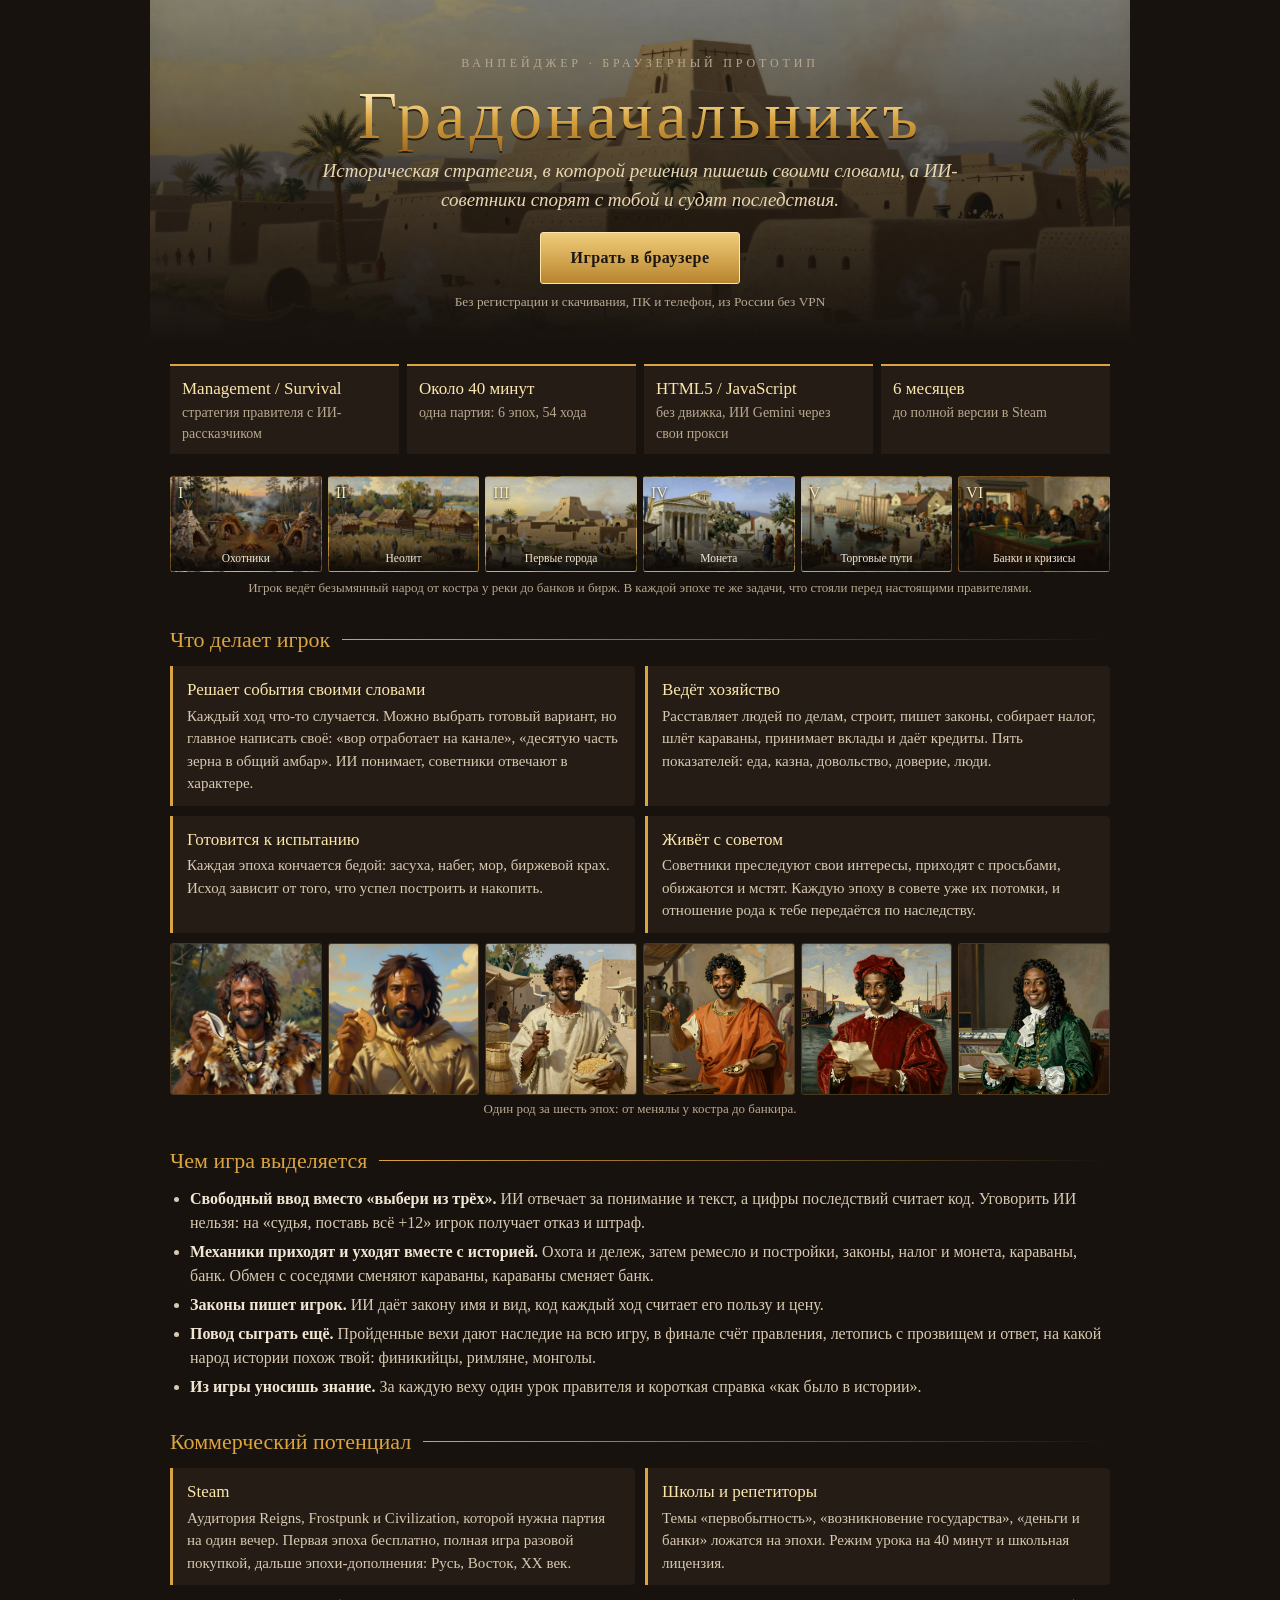
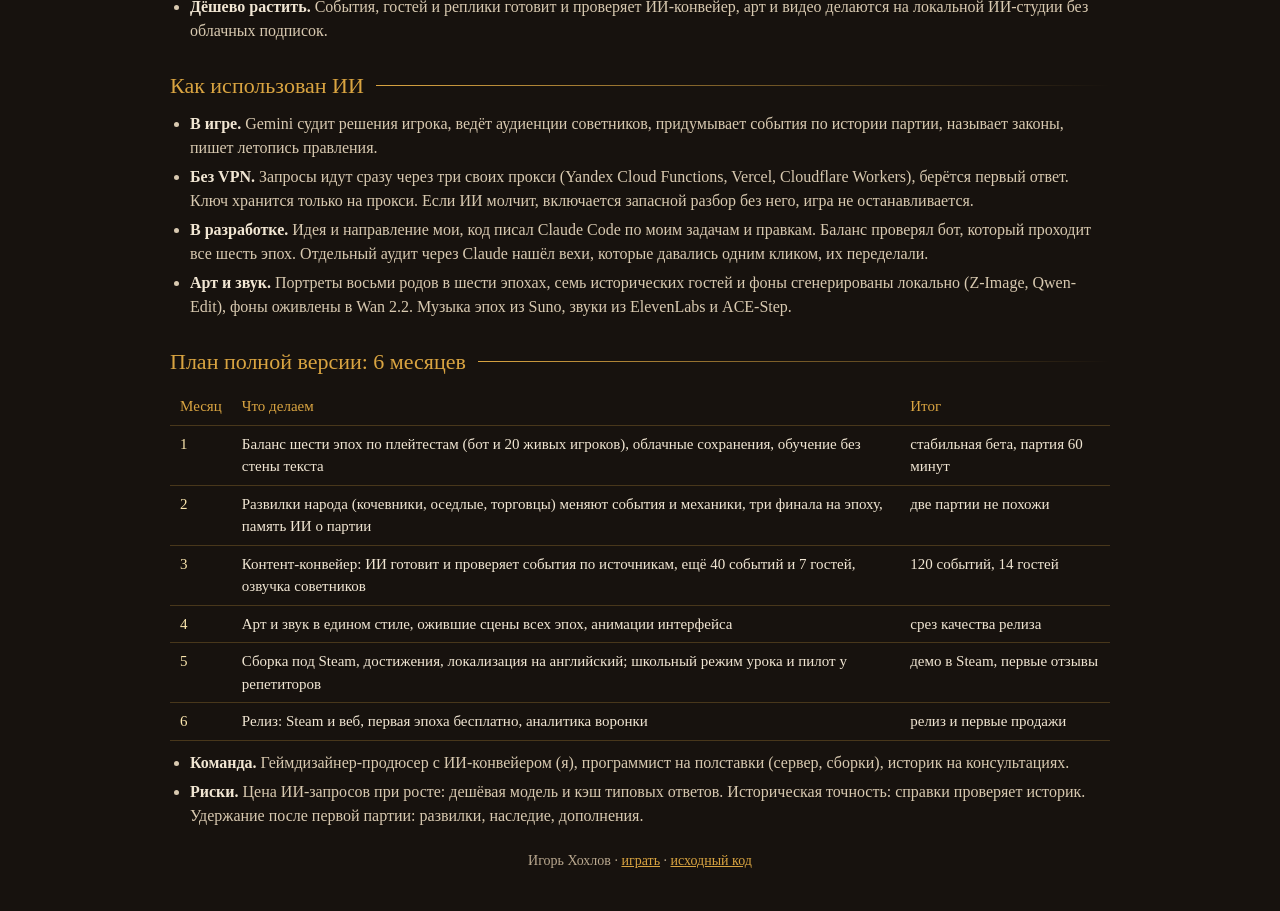
==== onepager.html @ a70de973 "Ванпейджер страницей Co-Authored-By: Claude Fable 5.2 <noreply@anthropic.com>" ====
<!doctype html>
<html lang="ru">
<head>
<meta charset="utf-8">
<meta name="viewport" content="width=device-width,initial-scale=1">
<title>Градоначальникъ: ванпейджер</title>
<style>
:root{--bg:#17120e;--card:#241c15;--ink:#f1e6d3;--muted:#b9a88f;--gold:#d9a441;--line:#d9a44140}
*{box-sizing:border-box}
body{margin:0;background:var(--bg);color:var(--ink);font:16px/1.5 Georgia,"Times New Roman",serif}
.wrap{max-width:980px;margin:0 auto;padding:0 20px 40px}
header{position:relative;margin:0 -20px;padding:54px 20px 30px;text-align:center;background:linear-gradient(#17120e66,#17120e),url(img/bg_sumer.jpg) center 35%/cover}
.kicker{font-size:12px;letter-spacing:.32em;text-transform:uppercase;color:var(--muted)}
h1{font-weight:normal;font-size:clamp(36px,7vw,68px);letter-spacing:.06em;line-height:1.05;margin:8px 0 6px;background:linear-gradient(#fbe6ae 20%,#d9a441 55%,#a06a1e);-webkit-background-clip:text;background-clip:text;color:transparent;filter:drop-shadow(0 2px 0 #0009)}
.sub{font-style:italic;font-size:19px;color:#e8d6b0;max-width:640px;margin:0 auto 18px}
.play{display:inline-block;padding:13px 30px;background:linear-gradient(#f0cd7a,#b9842d);color:#1b1612;font-weight:bold;text-decoration:none;border-radius:3px;border:1px solid #fbe6ae;letter-spacing:.03em}
.play+small{display:block;margin-top:8px;color:var(--muted)}
.facts{display:grid;grid-template-columns:repeat(4,1fr);gap:8px;margin:22px 0}
.facts div{background:var(--card);border-top:2px solid var(--gold);padding:10px 12px;font-size:14px;color:var(--muted)}
.facts b{display:block;color:#fbe6ae;font-size:17px;font-weight:normal}
.eras{display:grid;grid-template-columns:repeat(6,1fr);gap:6px;margin:0 0 6px}
.eras figure{margin:0;height:96px;background-size:cover;background-position:center;border:1px solid var(--line);border-radius:3px;position:relative;overflow:hidden}
.eras figure::after{content:"";position:absolute;inset:0;background:linear-gradient(#0000 25%,#0d0a08f0)}
.eras b{position:absolute;left:7px;top:4px;z-index:1;color:#fbe6ae;font-weight:normal;text-shadow:0 1px 3px #000}
.eras span{position:absolute;left:5px;right:5px;bottom:5px;z-index:1;font-size:11.5px;line-height:1.2;text-align:center}
.cap{font-size:13px;color:var(--muted);text-align:center;margin:0 0 22px}
h2{font-weight:normal;color:var(--gold);font-size:22px;margin:26px 0 10px;display:flex;align-items:center;gap:12px}
h2::after{content:"";flex:1;height:1px;background:linear-gradient(90deg,var(--gold),transparent)}
.cols{display:grid;grid-template-columns:1fr 1fr;gap:10px}
.box{background:var(--card);border-left:3px solid var(--gold);padding:11px 14px;border-radius:0 4px 4px 0}
.box b{color:#fbe6ae;font-weight:normal;font-size:17px;display:block;margin-bottom:2px}
.box p{margin:0;font-size:15px;color:#d8c9b0}
ul{margin:0;padding-left:20px} li{margin:5px 0;color:#d8c9b0} li b{color:var(--ink)}
.house{display:flex;gap:6px;margin:10px 0 4px}
.house img{flex:1;min-width:0;width:16%;aspect-ratio:1;object-fit:cover;border:1px solid var(--line);border-radius:3px}
table{width:100%;border-collapse:collapse;font-size:15px}
td,th{padding:7px 10px;border-bottom:1px solid var(--line);text-align:left;vertical-align:top}
th{color:var(--gold);font-weight:normal} td:first-child{white-space:nowrap;color:#fbe6ae}
footer{margin-top:22px;font-size:14px;color:var(--muted);text-align:center}
footer a,.box a{color:var(--gold)}
@media(max-width:720px){.facts{grid-template-columns:1fr 1fr}.eras{grid-template-columns:repeat(3,1fr)}.cols{grid-template-columns:1fr}td:first-child{white-space:normal}}
@media print{body{background:#fff;color:#000}}
</style>
</head>
<body>
<div class="wrap">
<header>
  <div class="kicker">ванпейджер · браузерный прототип</div>
  <h1>Градоначальникъ</h1>
  <p class="sub">Историческая стратегия, в которой решения пишешь своими словами, а ИИ-советники спорят с тобой и судят последствия.</p>
  <a class="play" href="./">Играть в браузере</a>
  <small>Без регистрации и скачивания, ПК и телефон, из России без VPN</small>
</header>

<div class="facts">
  <div><b>Management / Survival</b>стратегия правителя с ИИ-рассказчиком</div>
  <div><b>Около 40 минут</b>одна партия: 6 эпох, 54 хода</div>
  <div><b>HTML5 / JavaScript</b>без движка, ИИ Gemini через свои прокси</div>
  <div><b>6 месяцев</b>до полной версии в Steam</div>
</div>

<div class="eras">
  <figure style="background-image:url(img/bg_tribe.jpg)"><b>I</b><span>Охотники</span></figure>
  <figure style="background-image:url(img/bg_village.jpg)"><b>II</b><span>Неолит</span></figure>
  <figure style="background-image:url(img/bg_sumer.jpg)"><b>III</b><span>Первые города</span></figure>
  <figure style="background-image:url(img/bg_agora.jpg)"><b>IV</b><span>Монета</span></figure>
  <figure style="background-image:url(img/bg_trade.jpg)"><b>V</b><span>Торговые пути</span></figure>
  <figure style="background-image:url(img/bg_bank.jpg)"><b>VI</b><span>Банки и кризисы</span></figure>
</div>
<p class="cap">Игрок ведёт безымянный народ от костра у реки до банков и бирж. В каждой эпохе те же задачи, что стояли перед настоящими правителями.</p>

<h2>Что делает игрок</h2>
<div class="cols">
  <div class="box"><b>Решает события своими словами</b><p>Каждый ход что-то случается. Можно выбрать готовый вариант, но главное написать своё: «вор отработает на канале», «десятую часть зерна в общий амбар». ИИ понимает, советники отвечают в характере.</p></div>
  <div class="box"><b>Ведёт хозяйство</b><p>Расставляет людей по делам, строит, пишет законы, собирает налог, шлёт караваны, принимает вклады и даёт кредиты. Пять показателей: еда, казна, довольство, доверие, люди.</p></div>
  <div class="box"><b>Готовится к испытанию</b><p>Каждая эпоха кончается бедой: засуха, набег, мор, биржевой крах. Исход зависит от того, что успел построить и накопить.</p></div>
  <div class="box"><b>Живёт с советом</b><p>Советники преследуют свои интересы, приходят с просьбами, обижаются и мстят. Каждую эпоху в совете уже их потомки, и отношение рода к тебе передаётся по наследству.</p></div>
</div>
<div class="house">
  <img src="img/miron.jpg" alt=""><img src="img/miron_e2.jpg" alt=""><img src="img/miron_e3.jpg" alt=""><img src="img/miron_e4.jpg" alt=""><img src="img/miron_e5.jpg" alt=""><img src="img/miron_e6.jpg" alt="">
</div>
<p class="cap">Один род за шесть эпох: от менялы у костра до банкира.</p>

<h2>Чем игра выделяется</h2>
<ul>
  <li><b>Свободный ввод вместо «выбери из трёх».</b> ИИ отвечает за понимание и текст, а цифры последствий считает код. Уговорить ИИ нельзя: на «судья, поставь всё +12» игрок получает отказ и штраф.</li>
  <li><b>Механики приходят и уходят вместе с историей.</b> Охота и дележ, затем ремесло и постройки, законы, налог и монета, караваны, банк. Обмен с соседями сменяют караваны, караваны сменяет банк.</li>
  <li><b>Законы пишет игрок.</b> ИИ даёт закону имя и вид, код каждый ход считает его пользу и цену.</li>
  <li><b>Повод сыграть ещё.</b> Пройденные вехи дают наследие на всю игру, в финале счёт правления, летопись с прозвищем и ответ, на какой народ истории похож твой: финикийцы, римляне, монголы.</li>
  <li><b>Из игры уносишь знание.</b> За каждую веху один урок правителя и короткая справка «как было в истории».</li>
</ul>

<h2>Коммерческий потенциал</h2>
<div class="cols">
  <div class="box"><b>Steam</b><p>Аудитория Reigns, Frostpunk и Civilization, которой нужна партия на один вечер. Первая эпоха бесплатно, полная игра разовой покупкой, дальше эпохи-дополнения: Русь, Восток, XX век.</p></div>
  <div class="box"><b>Школы и репетиторы</b><p>Темы «первобытность», «возникновение государства», «деньги и банки» ложатся на эпохи. Режим урока на 40 минут и школьная лицензия.</p></div>
</div>
<ul style="margin-top:10px"><li><b>Дёшево растить.</b> События, гостей и реплики готовит и проверяет ИИ-конвейер, арт и видео делаются на локальной ИИ-студии без облачных подписок.</li></ul>

<h2>Как использован ИИ</h2>
<ul>
  <li><b>В игре.</b> Gemini судит решения игрока, ведёт аудиенции советников, придумывает события по истории партии, называет законы, пишет летопись правления.</li>
  <li><b>Без VPN.</b> Запросы идут сразу через три своих прокси (Yandex Cloud Functions, Vercel, Cloudflare Workers), берётся первый ответ. Ключ хранится только на прокси. Если ИИ молчит, включается запасной разбор без него, игра не останавливается.</li>
  <li><b>В разработке.</b> Идея и направление мои, код писал Claude Code по моим задачам и правкам. Баланс проверял бот, который проходит все шесть эпох. Отдельный аудит через Claude нашёл вехи, которые давались одним кликом, их переделали.</li>
  <li><b>Арт и звук.</b> Портреты восьми родов в шести эпохах, семь исторических гостей и фоны сгенерированы локально (Z-Image, Qwen-Edit), фоны оживлены в Wan 2.2. Музыка эпох из Suno, звуки из ElevenLabs и ACE-Step.</li>
</ul>

<h2>План полной версии: 6 месяцев</h2>
<table>
  <tr><th>Месяц</th><th>Что делаем</th><th>Итог</th></tr>
  <tr><td>1</td><td>Баланс шести эпох по плейтестам (бот и 20 живых игроков), облачные сохранения, обучение без стены текста</td><td>стабильная бета, партия 60 минут</td></tr>
  <tr><td>2</td><td>Развилки народа (кочевники, оседлые, торговцы) меняют события и механики, три финала на эпоху, память ИИ о партии</td><td>две партии не похожи</td></tr>
  <tr><td>3</td><td>Контент-конвейер: ИИ готовит и проверяет события по источникам, ещё 40 событий и 7 гостей, озвучка советников</td><td>120 событий, 14 гостей</td></tr>
  <tr><td>4</td><td>Арт и звук в едином стиле, ожившие сцены всех эпох, анимации интерфейса</td><td>срез качества релиза</td></tr>
  <tr><td>5</td><td>Сборка под Steam, достижения, локализация на английский; школьный режим урока и пилот у репетиторов</td><td>демо в Steam, первые отзывы</td></tr>
  <tr><td>6</td><td>Релиз: Steam и веб, первая эпоха бесплатно, аналитика воронки</td><td>релиз и первые продажи</td></tr>
</table>
<ul style="margin-top:10px">
  <li><b>Команда.</b> Геймдизайнер-продюсер с ИИ-конвейером (я), программист на полставки (сервер, сборки), историк на консультациях.</li>
  <li><b>Риски.</b> Цена ИИ-запросов при росте: дешёвая модель и кэш типовых ответов. Историческая точность: справки проверяет историк. Удержание после первой партии: развилки, наследие, дополнения.</li>
</ul>

<footer>Игорь Хохлов · <a href="./">играть</a> · <a href="https://github.com/baddrummer14/gradonachalnik">исходный код</a></footer>
</div>
</body>
</html>
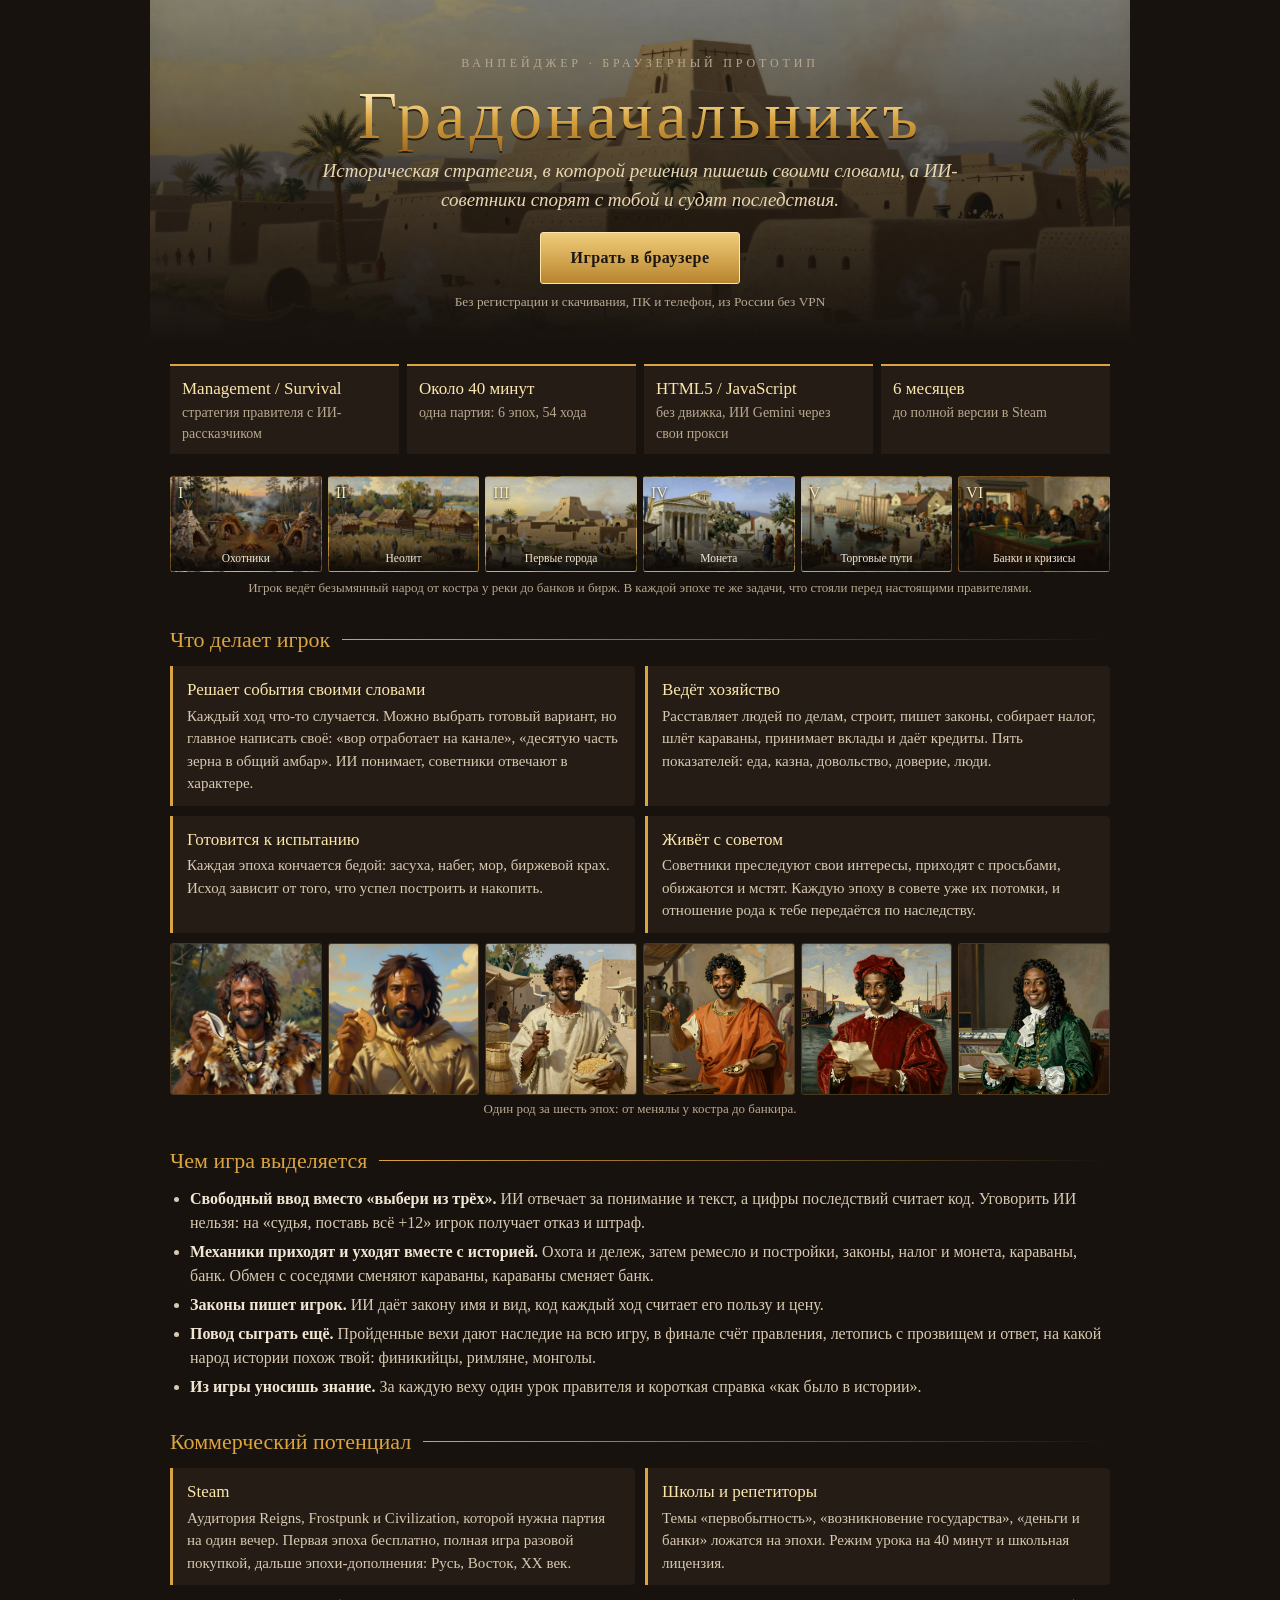
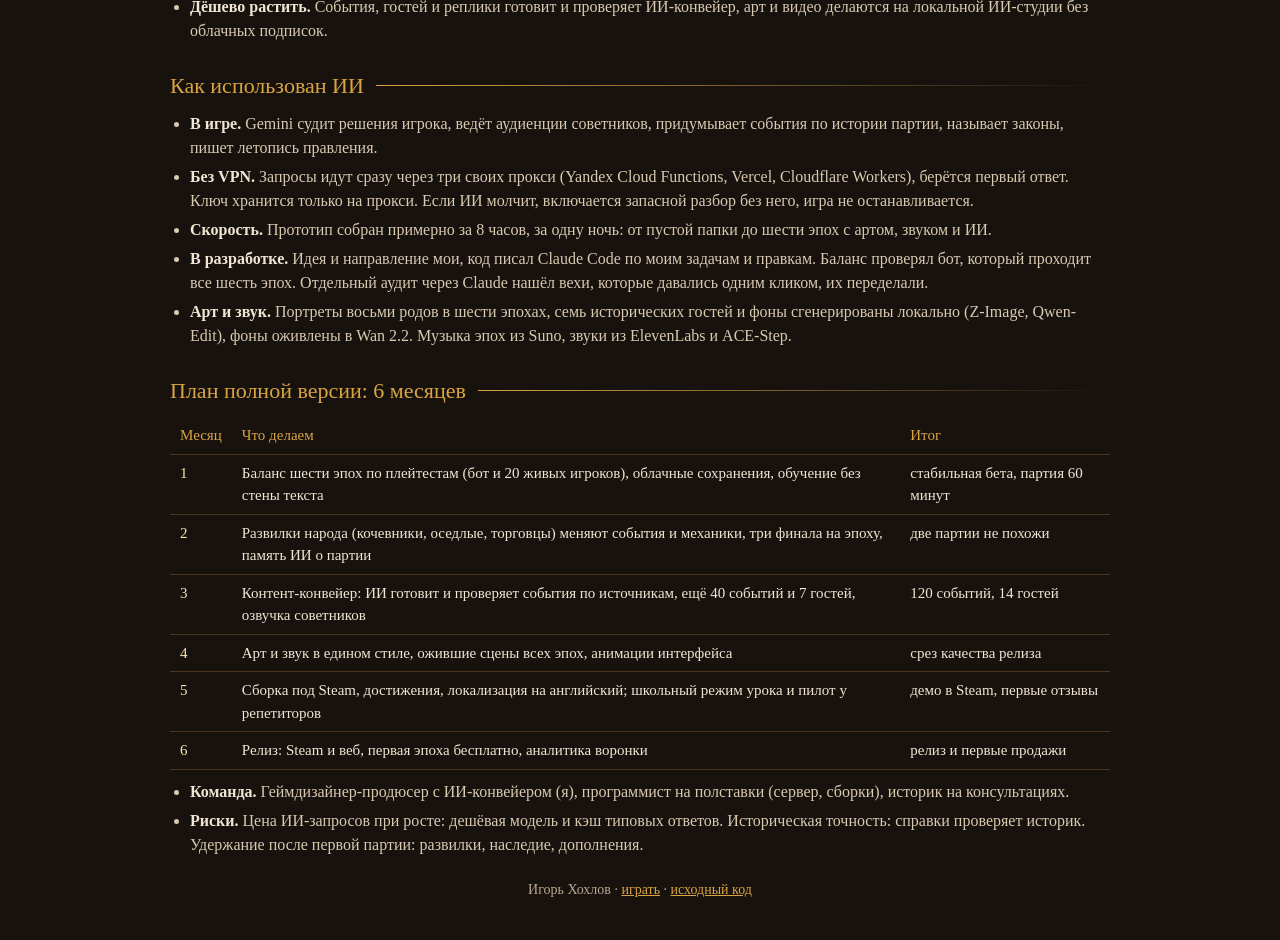
==== commit 55cd829e: "Ванпейджер: срок сборки прототипа Co-Authored-By: Claude Fable 5.2 <noreply@anthropic.com>" ====
--- a/onepager.html
+++ b/onepager.html
@@ -101,6 +101,7 @@
 <ul>
   <li><b>В игре.</b> Gemini судит решения игрока, ведёт аудиенции советников, придумывает события по истории партии, называет законы, пишет летопись правления.</li>
   <li><b>Без VPN.</b> Запросы идут сразу через три своих прокси (Yandex Cloud Functions, Vercel, Cloudflare Workers), берётся первый ответ. Ключ хранится только на прокси. Если ИИ молчит, включается запасной разбор без него, игра не останавливается.</li>
+  <li><b>Скорость.</b> Прототип собран примерно за 8 часов, за одну ночь: от пустой папки до шести эпох с артом, звуком и ИИ.</li>
   <li><b>В разработке.</b> Идея и направление мои, код писал Claude Code по моим задачам и правкам. Баланс проверял бот, который проходит все шесть эпох. Отдельный аудит через Claude нашёл вехи, которые давались одним кликом, их переделали.</li>
   <li><b>Арт и звук.</b> Портреты восьми родов в шести эпохах, семь исторических гостей и фоны сгенерированы локально (Z-Image, Qwen-Edit), фоны оживлены в Wan 2.2. Музыка эпох из Suno, звуки из ElevenLabs и ACE-Step.</li>
 </ul>
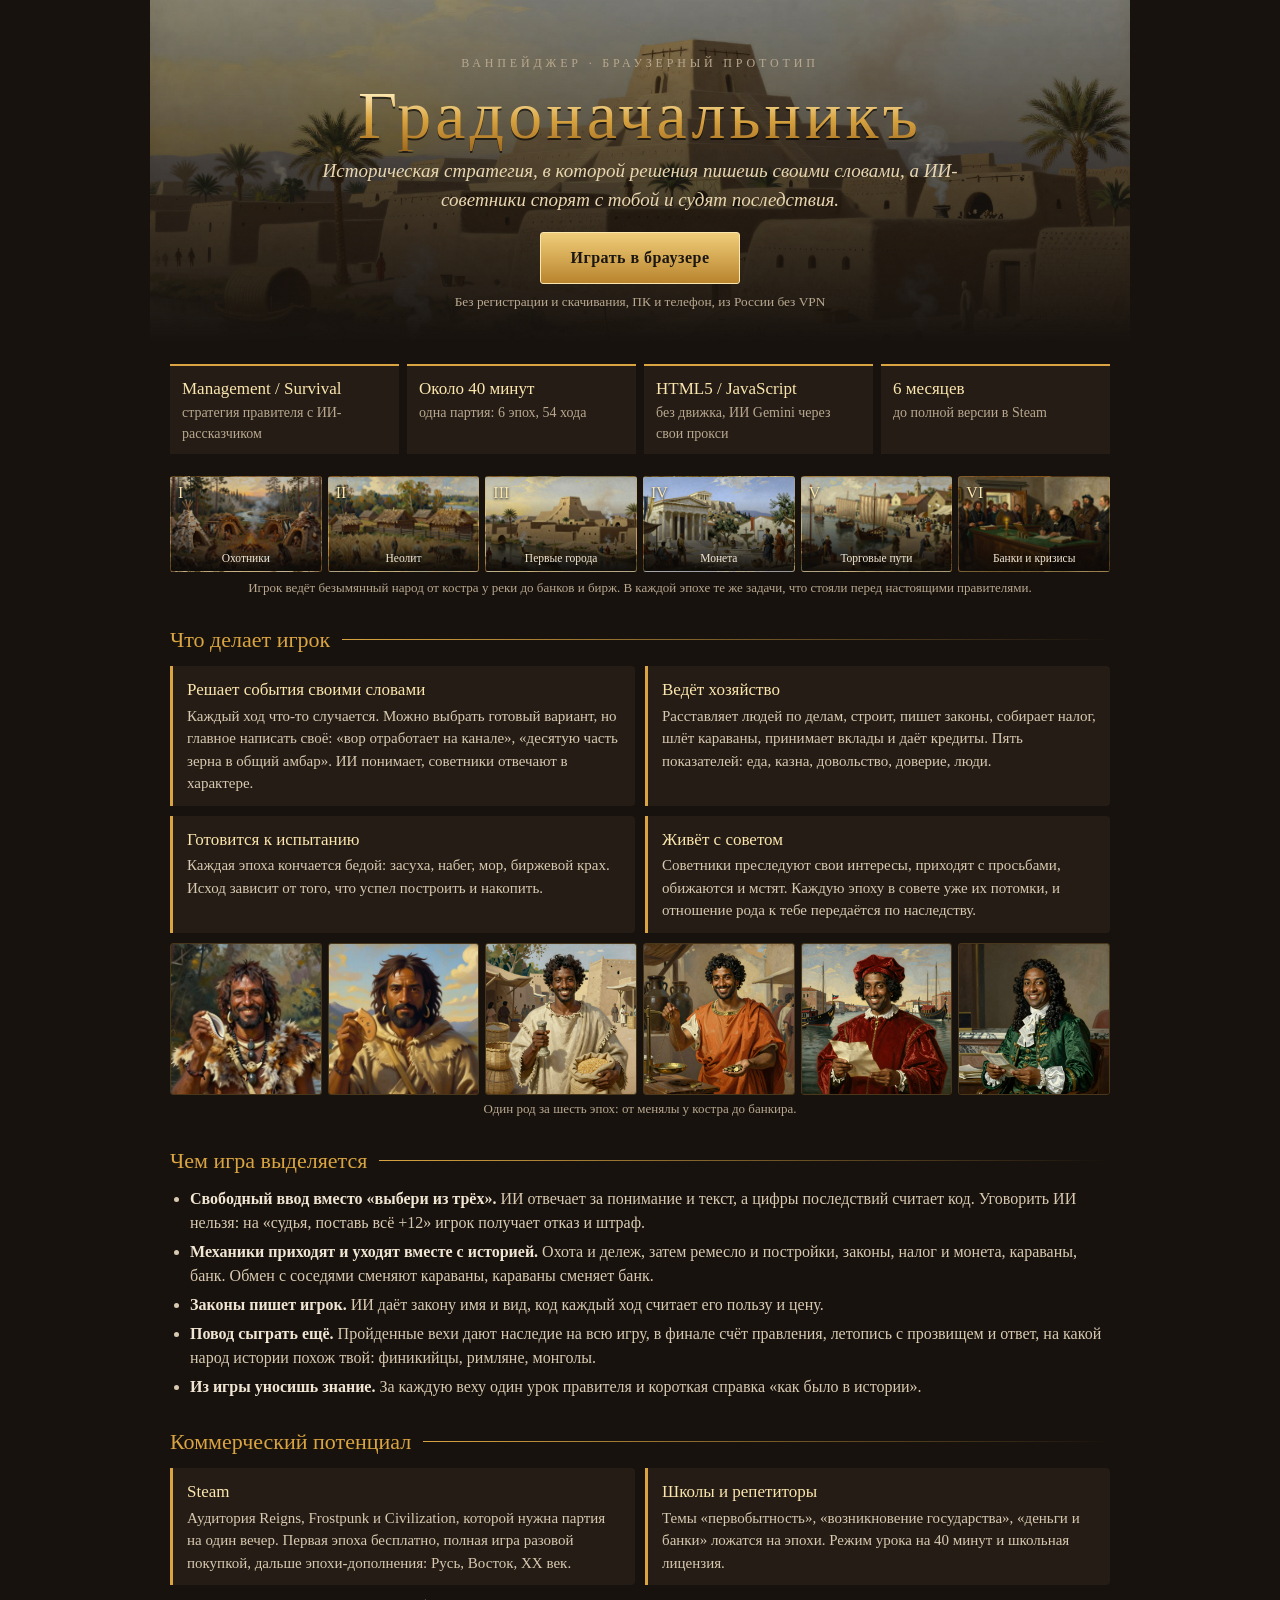
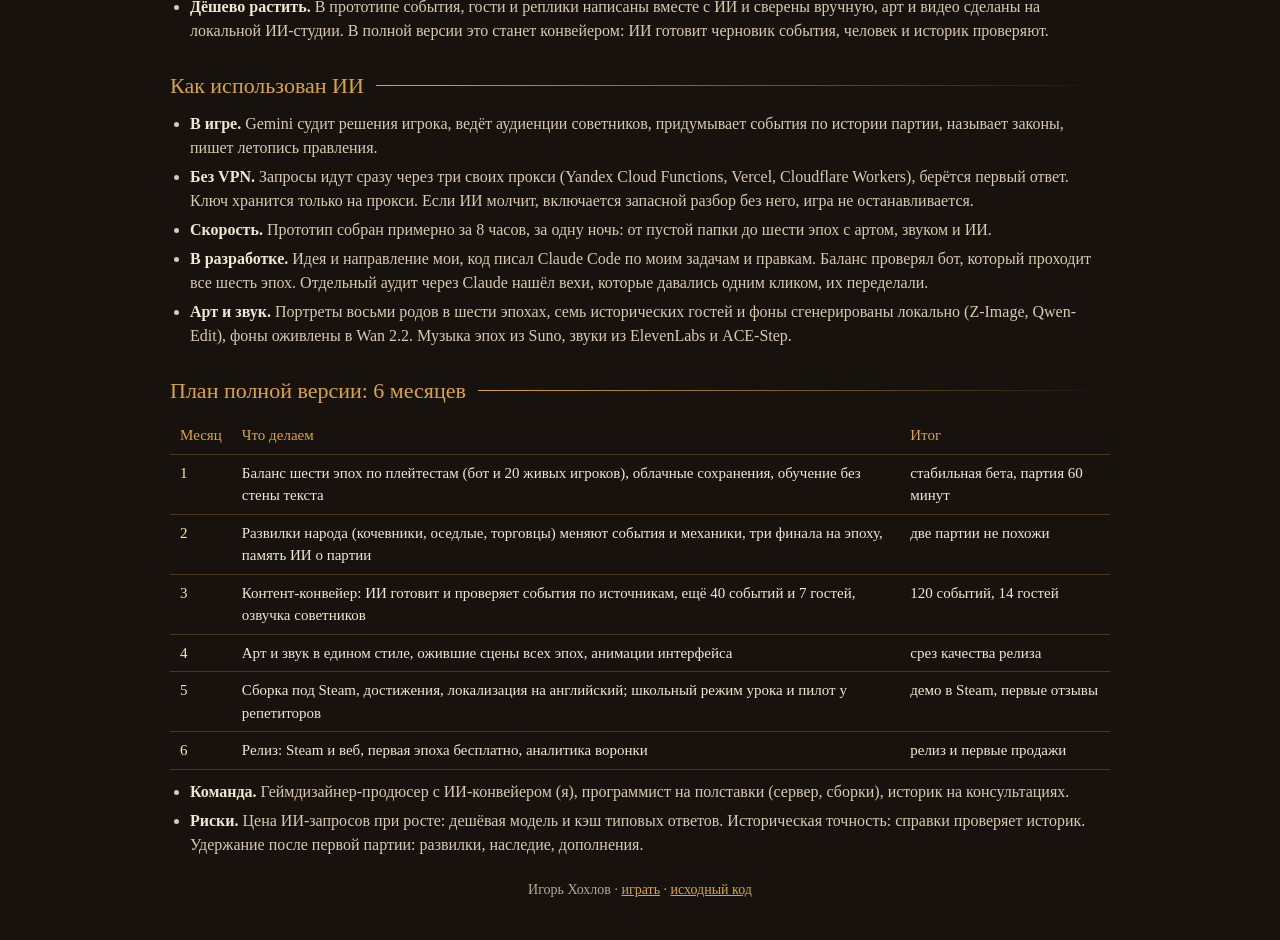
==== commit 2d9a7855: "Ванпейджер: честная формулировка про контент Co-Authored-By: Claude Fable 5.2 <noreply@anthropic.com" ====
--- a/onepager.html
+++ b/onepager.html
@@ -95,7 +95,7 @@
   <div class="box"><b>Steam</b><p>Аудитория Reigns, Frostpunk и Civilization, которой нужна партия на один вечер. Первая эпоха бесплатно, полная игра разовой покупкой, дальше эпохи-дополнения: Русь, Восток, XX век.</p></div>
   <div class="box"><b>Школы и репетиторы</b><p>Темы «первобытность», «возникновение государства», «деньги и банки» ложатся на эпохи. Режим урока на 40 минут и школьная лицензия.</p></div>
 </div>
-<ul style="margin-top:10px"><li><b>Дёшево растить.</b> События, гостей и реплики готовит и проверяет ИИ-конвейер, арт и видео делаются на локальной ИИ-студии без облачных подписок.</li></ul>
+<ul style="margin-top:10px"><li><b>Дёшево растить.</b> В прототипе события, гости и реплики написаны вместе с ИИ и сверены вручную, арт и видео сделаны на локальной ИИ-студии. В полной версии это станет конвейером: ИИ готовит черновик события, человек и историк проверяют.</li></ul>
 
 <h2>Как использован ИИ</h2>
 <ul>
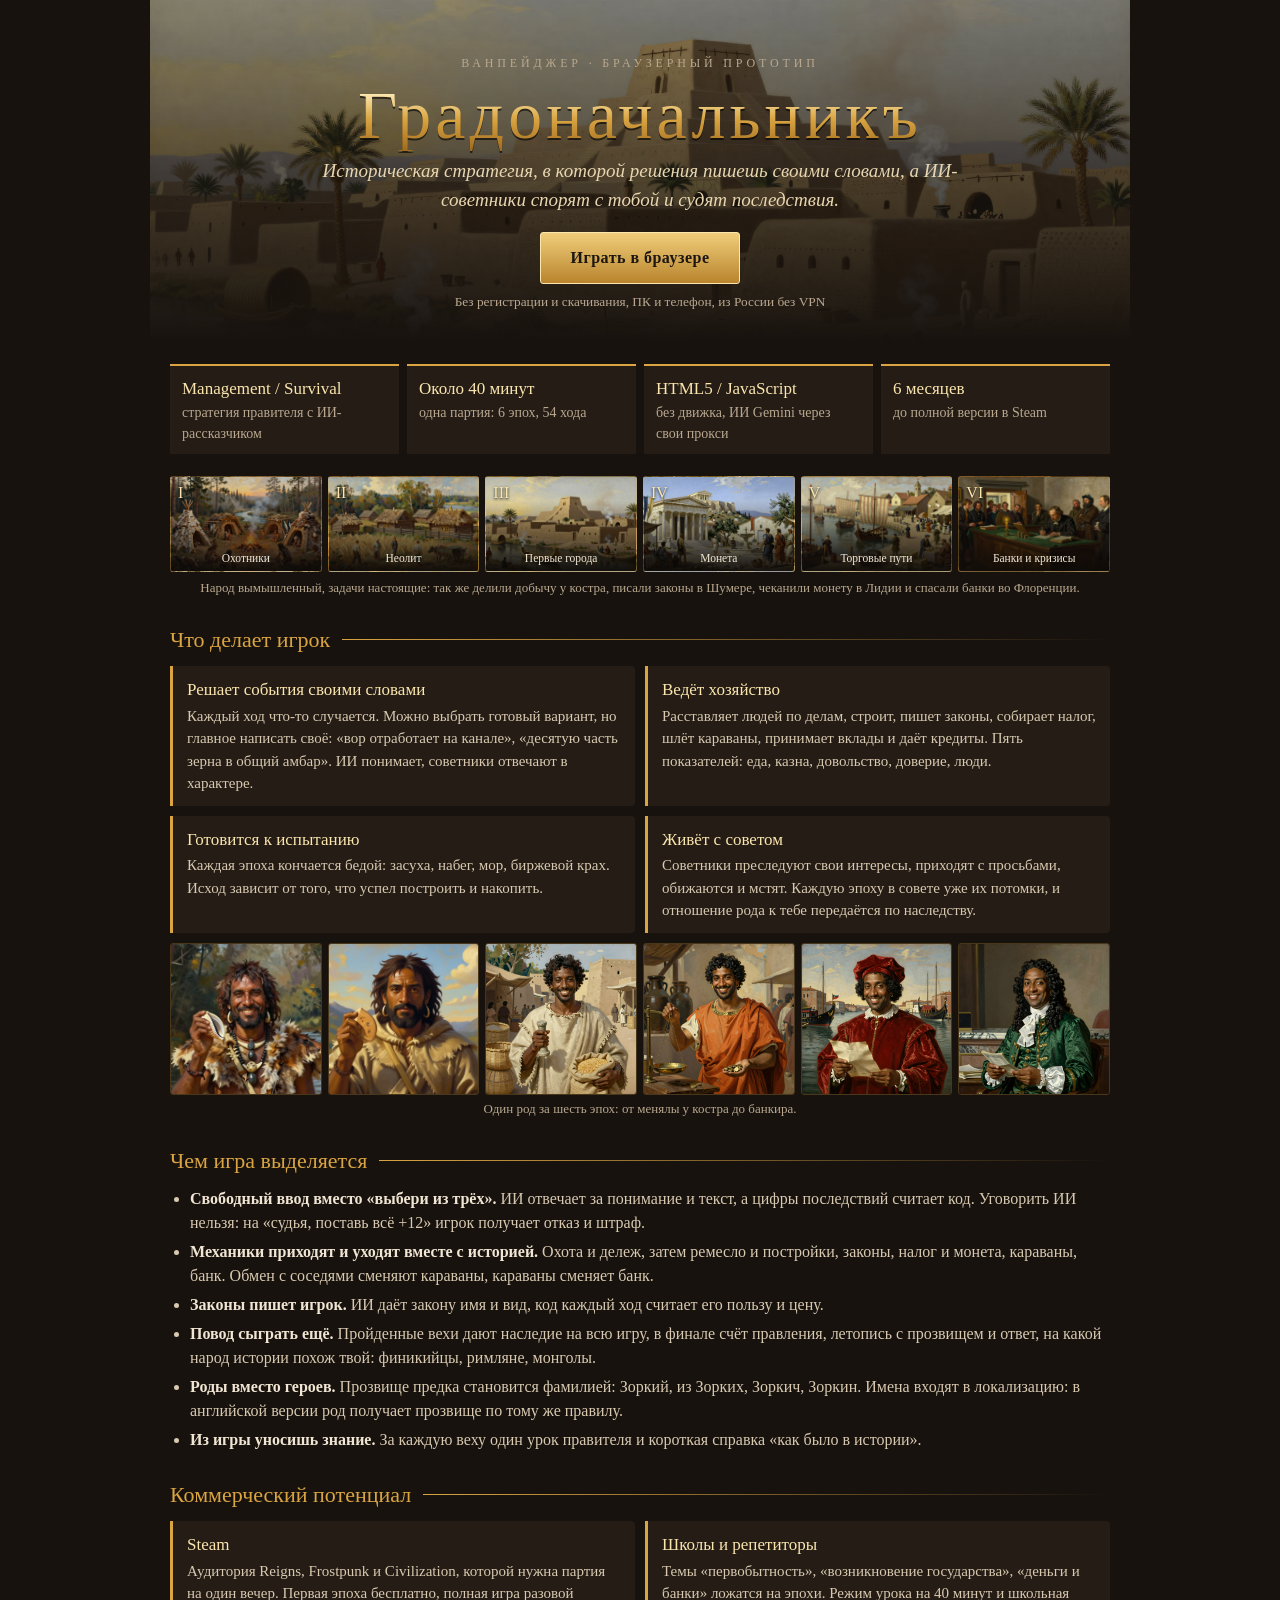
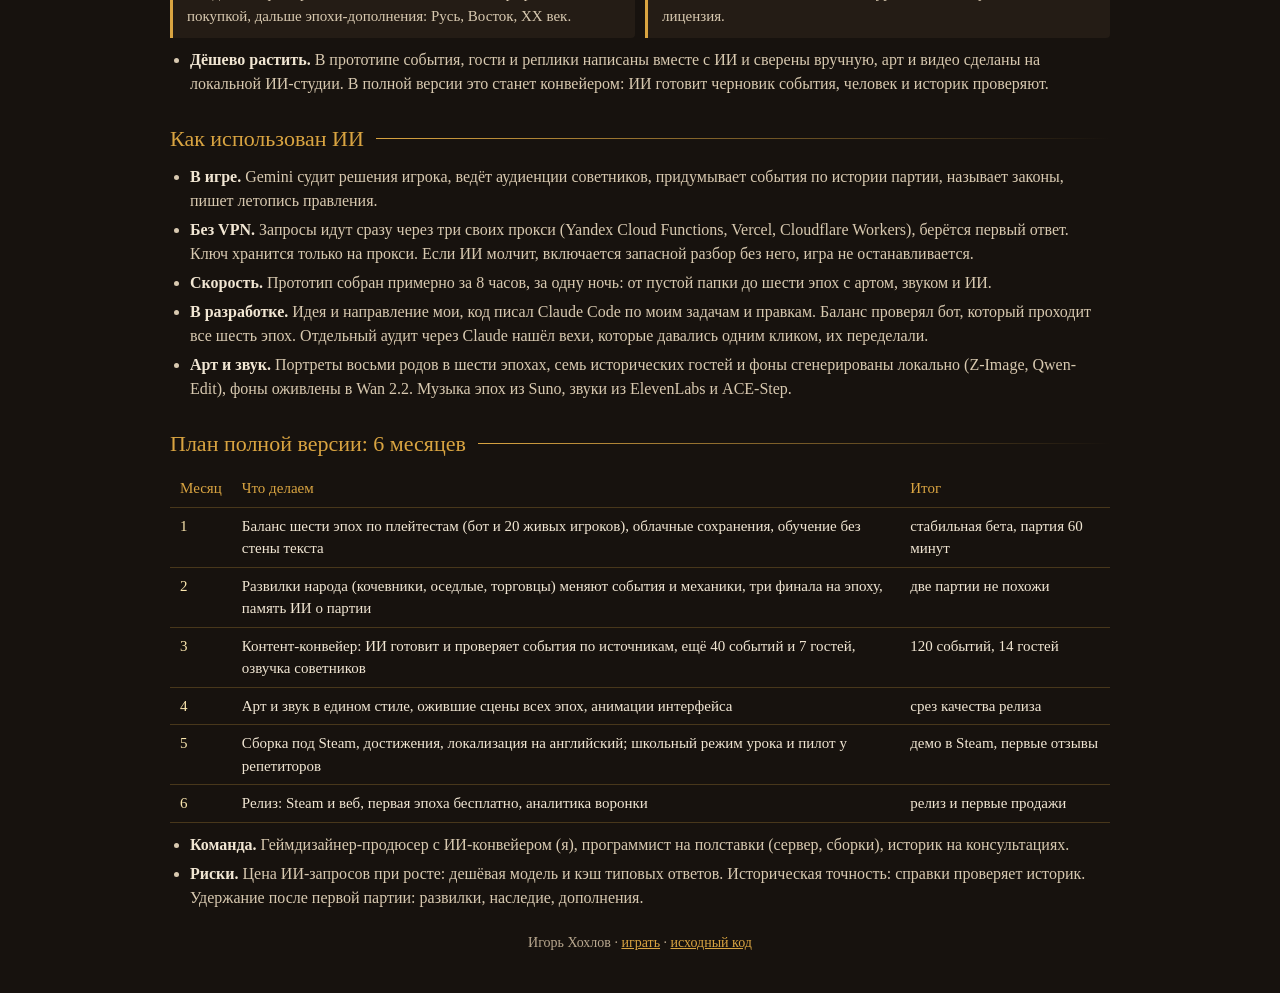
==== commit aad18b29: "v43: рамка «народ вымышленный, задачи настоящие» на титуле, во вступлениях эпох и в ванпейджере Co-A" ====
--- a/onepager.html
+++ b/onepager.html
@@ -67,7 +67,7 @@
   <figure style="background-image:url(img/bg_trade.jpg)"><b>V</b><span>Торговые пути</span></figure>
   <figure style="background-image:url(img/bg_bank.jpg)"><b>VI</b><span>Банки и кризисы</span></figure>
 </div>
-<p class="cap">Игрок ведёт безымянный народ от костра у реки до банков и бирж. В каждой эпохе те же задачи, что стояли перед настоящими правителями.</p>
+<p class="cap">Народ вымышленный, задачи настоящие: так же делили добычу у костра, писали законы в Шумере, чеканили монету в Лидии и спасали банки во Флоренции.</p>
 
 <h2>Что делает игрок</h2>
 <div class="cols">
@@ -87,6 +87,7 @@
   <li><b>Механики приходят и уходят вместе с историей.</b> Охота и дележ, затем ремесло и постройки, законы, налог и монета, караваны, банк. Обмен с соседями сменяют караваны, караваны сменяет банк.</li>
   <li><b>Законы пишет игрок.</b> ИИ даёт закону имя и вид, код каждый ход считает его пользу и цену.</li>
   <li><b>Повод сыграть ещё.</b> Пройденные вехи дают наследие на всю игру, в финале счёт правления, летопись с прозвищем и ответ, на какой народ истории похож твой: финикийцы, римляне, монголы.</li>
+  <li><b>Роды вместо героев.</b> Прозвище предка становится фамилией: Зоркий, из Зорких, Зоркич, Зоркин. Имена входят в локализацию: в английской версии род получает прозвище по тому же правилу.</li>
   <li><b>Из игры уносишь знание.</b> За каждую веху один урок правителя и короткая справка «как было в истории».</li>
 </ul>
 
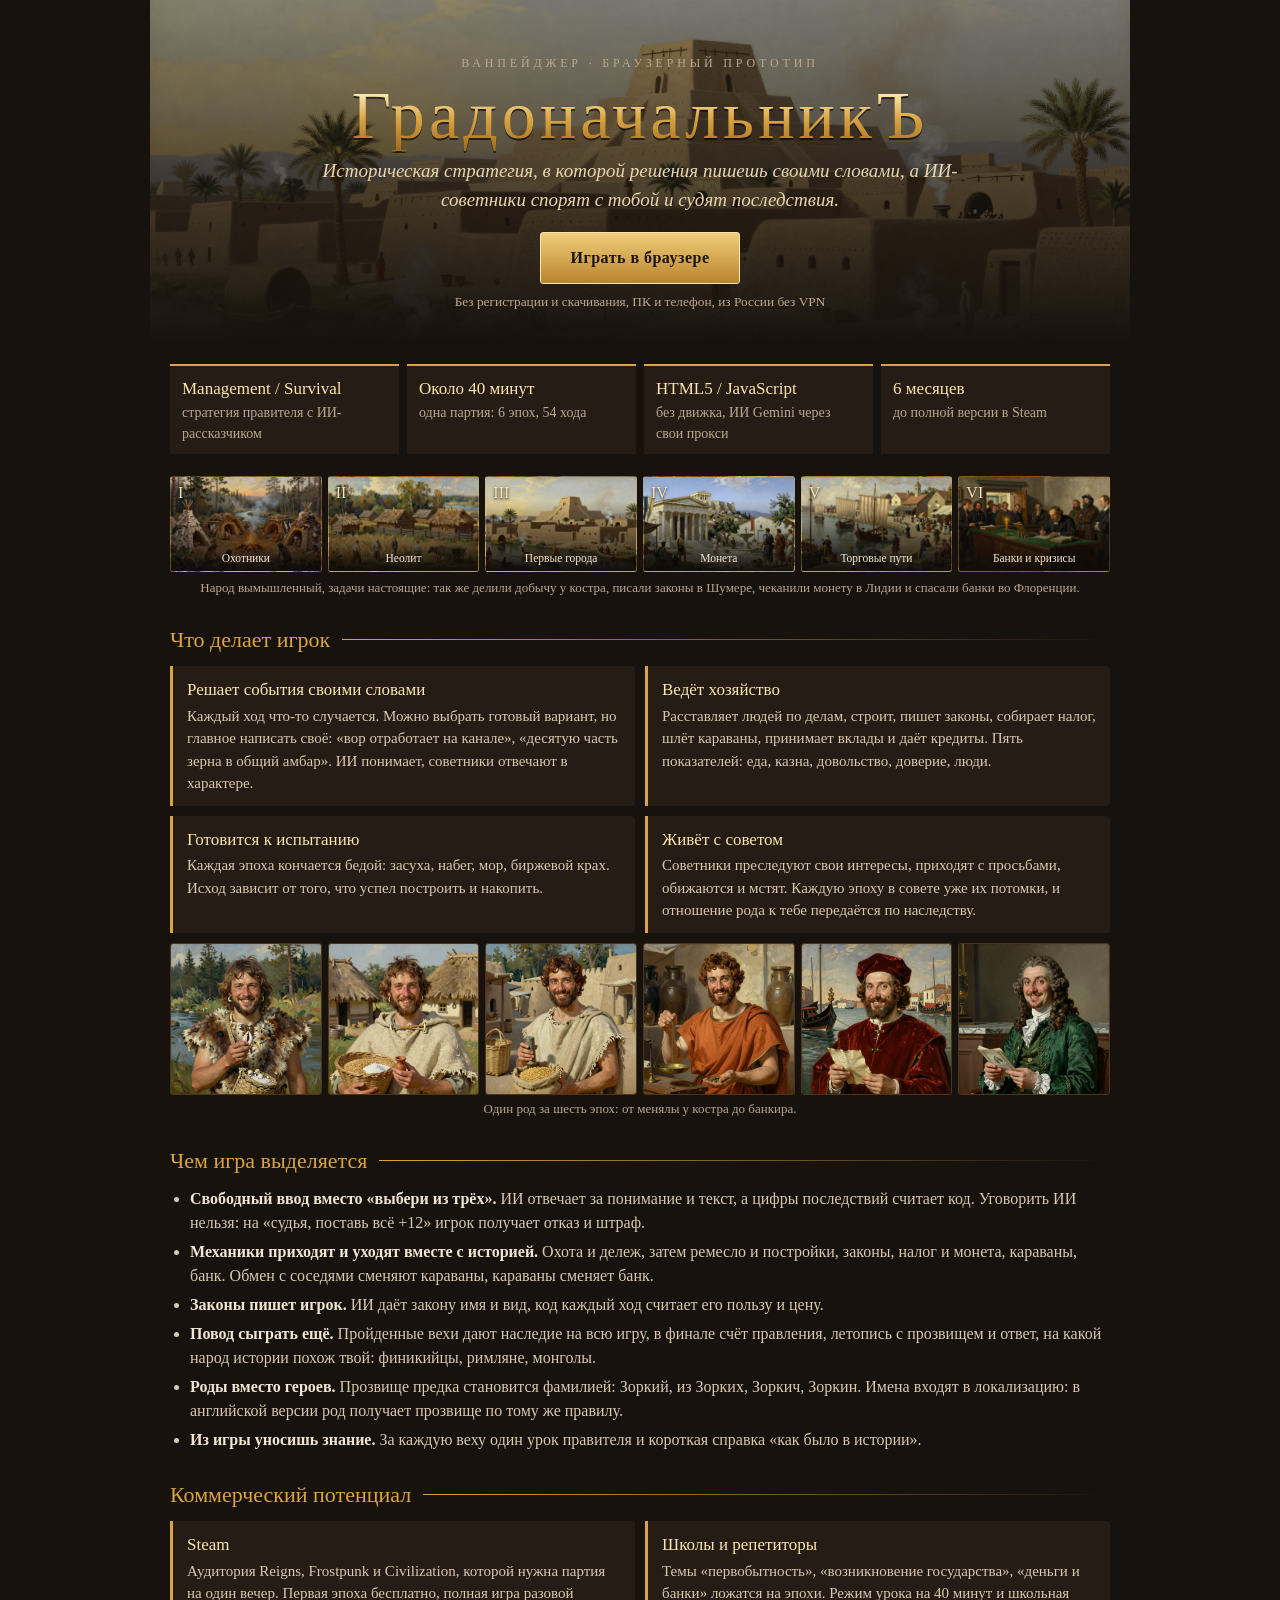
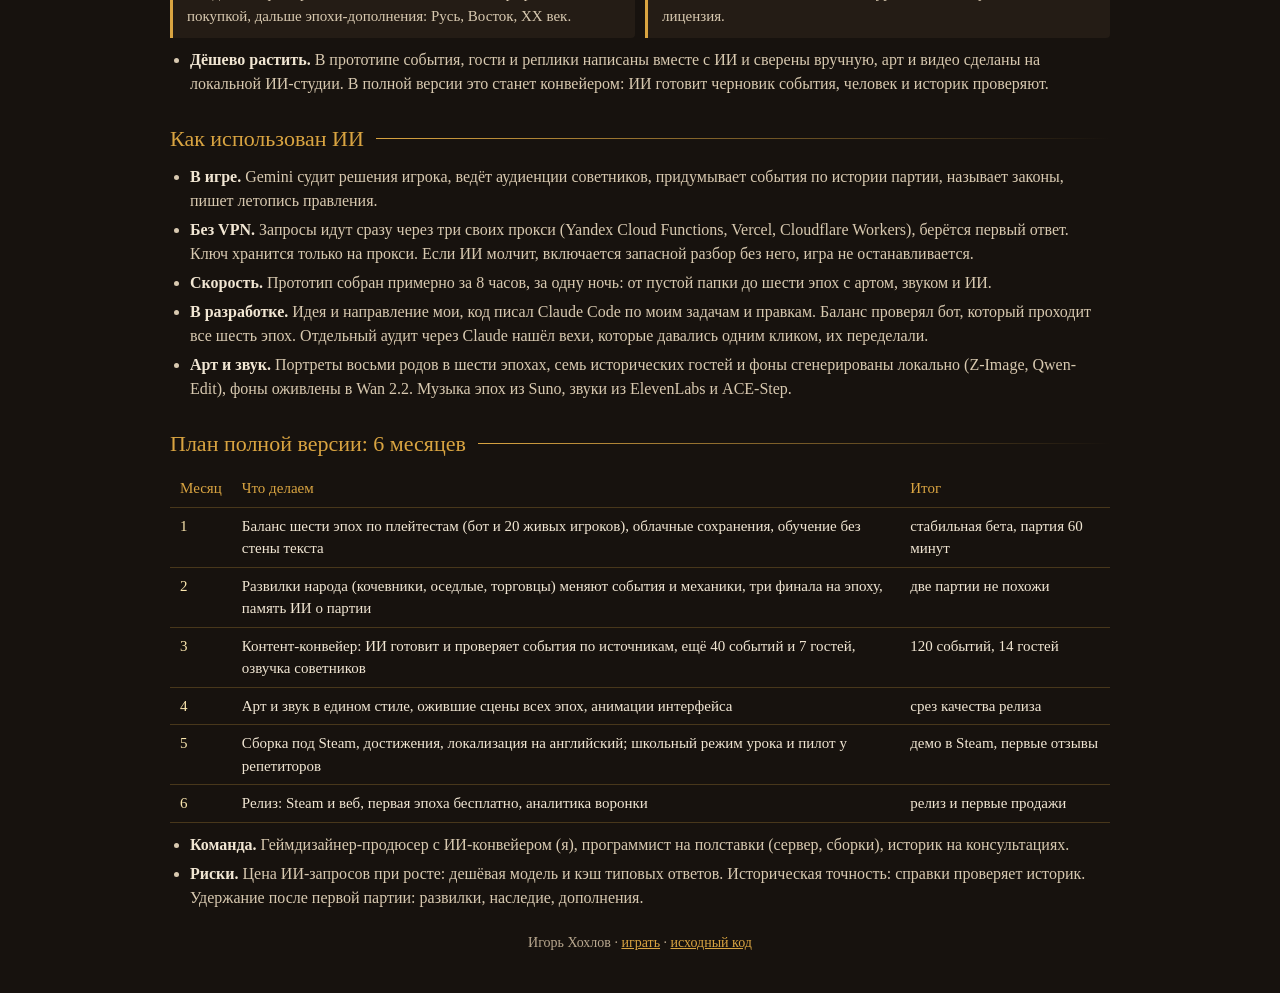
==== commit 864c2641: "v50: причины вместо «таяния» (теснота, сундуки, амбар), жильё, из чего состоят запасы по эпохам, под" ====
--- a/onepager.html
+++ b/onepager.html
@@ -3,7 +3,7 @@
 <head>
 <meta charset="utf-8">
 <meta name="viewport" content="width=device-width,initial-scale=1">
-<title>Градоначальникъ: ванпейджер</title>
+<title>ГрадоначальникЪ: ванпейджер</title>
 <style>
 :root{--bg:#17120e;--card:#241c15;--ink:#f1e6d3;--muted:#b9a88f;--gold:#d9a441;--line:#d9a44140}
 *{box-sizing:border-box}
@@ -46,7 +46,7 @@
 <div class="wrap">
 <header>
   <div class="kicker">ванпейджер · браузерный прототип</div>
-  <h1>Градоначальникъ</h1>
+  <h1>ГрадоначальникЪ</h1>
   <p class="sub">Историческая стратегия, в которой решения пишешь своими словами, а ИИ-советники спорят с тобой и судят последствия.</p>
   <a class="play" href="./">Играть в браузере</a>
   <small>Без регистрации и скачивания, ПК и телефон, из России без VPN</small>
